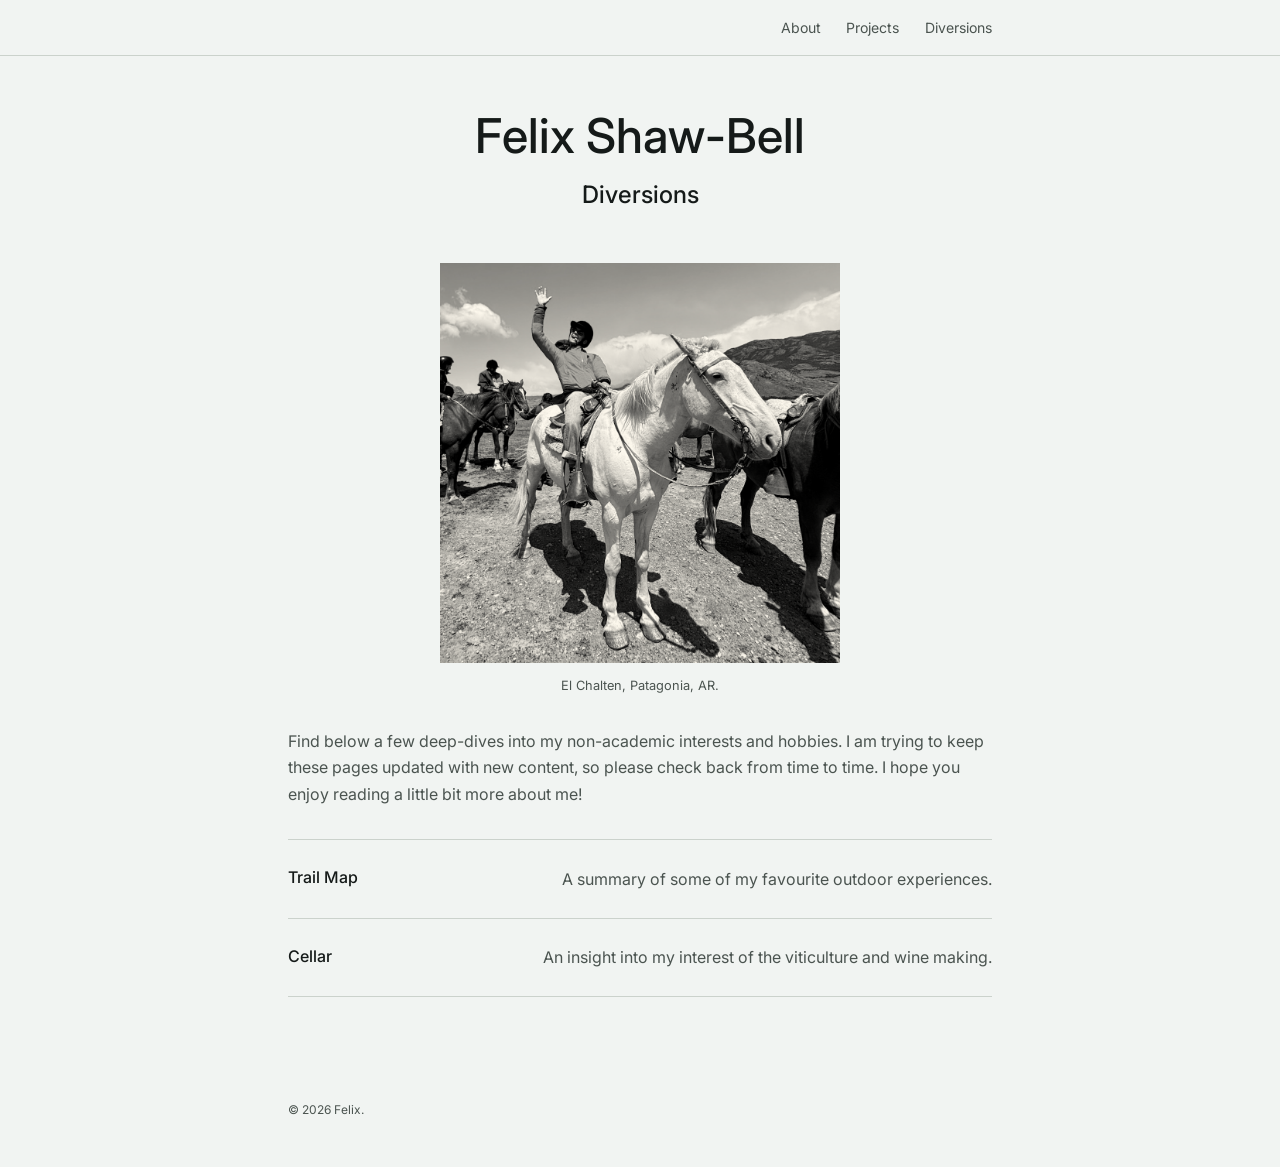
==== diversions.html @ f646ec21 "Seperation of pages." ====
<!DOCTYPE html>
<html lang="en">
  
<head>
<meta charset="UTF-8">
<meta name="viewport" content="width=device-width, initial-scale=1.0">
<title>Felix Shaw-Bell</title>
<link rel="icon" type="image/svg+xml" href="/assets/images/letter_F_logo_ink.svg">
<link rel="preconnect" href="https://fonts.googleapis.com">
<link rel="preconnect" href="https://fonts.gstatic.com" crossorigin>
<link href="https://fonts.googleapis.com/css2?family=Fraunces:opsz,wght@9..144,400;9..144,500;9..144,600&family=Inter:wght@400;500;600&family=JetBrains+Mono:wght@400;500&display=swap" rel="stylesheet">
<link rel="stylesheet" href="/styles.css">
</head>

<body>

<div id="nav-placeholder"></div>

<script>
  fetch('nav.html')
    .then(res => res.text())
    .then(html => {
      document.getElementById('nav-placeholder').innerHTML = html;
    });
</script>

<main id="top">
  <section class="block">
    <div class="wrap">
      <div style="text-align: center;">
        <h1>Felix Shaw-Bell</h1>
        <h2 class="subtitle">Diversions</h2>
      </div>
      <figure class="figure">
        <img src="/assets/images/Patagonia_horse.png" alt="Mount Fitz Roy. Patagonia, Argentina." width="400" height="400">
        <figcaption class="figure-caption">El Chalten, Patagonia, AR.</figcaption>
      </figure>
      <p class="body-text">
        Find below a few deep-dives into my non-academic interests and hobbies. I am trying to keep these pages updated with new content, so please check back from time to time. I hope you enjoy reading a little bit more about me!
      </p>
      <div class="card-grid">
        <a class="card-link" href="/diversions/trails.html">
          <h3>Trail Map</h3>
          <p>A summary of some of my favourite outdoor experiences.</p>
        </a>
        <a class="card-link" href="/diversions/cellar.html">
          <h3>Cellar</h3>
          <p>An insight into my interest of the viticulture and wine making.</p>
        </a>
      </div>
    </div>
  </section>
</main>

<footer>
  <div class="wrap">
    &copy; 2026 Felix.
  </div>
</footer>

</body>
</html>
---- styles.css ----
:root{
--paper: #F1F4F2;
--paper-dim: #E7EBE7;
--ink: #151A19;
--ink-soft: #4B5450;
--teal: #1F6F6F;
--teal-dim: #1F6F6F33;
--amber: #B8863B;
--orange: #f57900;
--line: #CBD2CC;
--max-w: 760px;
--hover-time: 0.3s;
}

* { margin: 0; padding: 0; box-sizing: border-box; scroll-margin-top: 3rem;}

html { scroll-behavior: smooth; }

body{
background: var(--paper);
color: var(--ink);
font-family: 'Inter', sans-serif;
line-height: 1.65;
font-size: 16px;
-webkit-font-smoothing: antialiased;
}

a { 
color: inherit; 
transition: color var(--hover-time) ease, text-shadow var(--hover-time) ease; 
}

a:hover {
color: var(--ink);
text-shadow: 0.25px 0 0 currentColor, -0.25px 0 0 currentColor;
}

.marker:hover {
background: var(--ink); 
}

.wrap{
max-width: var(--max-w);
margin: 0 auto;
padding: 0 1.75rem;
}

h1, h2, h3 { font-family: 'Inter', sans-serif; font-weight: 500; letter-spacing: 0; }

/* ---------- Nav ---------- */
header{
position: fixed; top: 0; left: 0; right: 0; z-index: 10;
background: rgba(241,244,242,0.88);
backdrop-filter: blur(6px);
border-bottom: 1px solid var(--line);
}
header .wrap{
display: flex; 
align-items: center; 
justify-content: space-between;
padding-top: 0.9rem; padding-bottom: 0.9rem;
}
header .wrap > a {
display: flex;
align-items: center;
}
nav ul{ list-style: none; display: flex; gap: 1.6rem; }
nav a{
font-size: 0.88rem; text-decoration: none; color: var(--ink-soft);
}

/* ---------- Sections ---------- */
section.block{
padding: 4rem 0 4rem;
border-top: 0px;
}

section.block h1{
font-size: clamp(2.1rem, 5vw, 3rem);
max-width: var(--max-w);
padding-top: 2rem;
}
section.block h2{
font-size: 1.5rem;
color: var(--ink);
margin: 3rem 0 0;
}
section.block .subtitle {
  color: var(--ink);
  margin-top: 0;
}
section.block h3{
  color: var(--ink);
  font-size: 1rem; 
  margin-top: 0; 
  margin-bottom: 0.2rem; 
}
section.block .body-text{
color: var(--ink-soft);
max-width: var(--max-w);
margin: 2rem 0 0;
}
section.block .body-text + .body-text{ margin-top: 1rem; }

section.block > .wrap:first-of-type > h2:first-child {
margin-top: 0;
}

.t-row{
display: grid;
grid-template-columns: 7rem 1fr;
gap: 1.2rem;
padding: 2rem 0 2rem;
border-bottom: 1px solid var(--line);
}
.t-row:last-child{ 
border-bottom: none; 
padding-bottom: 0;
}
.t-row .when{
font-family: 'Inter', sans-serif;
font-size: 0.8rem;
color: var(--ink-soft);
padding-top: 0.15rem;
}
.t-row .what{ padding-top: 0.15rem; }
.t-row .what h3{ 
  font-size: 1rem; 
  margin-top: 0; 
  margin-bottom: 0.2rem; 
}
.t-row .what p{ font-size: 1rem; color: var(--ink-soft); }


/* ---------- Wine Notes ---------- */
.wine-note {
max-width: var(--max-w);
margin: 0 0 0;
padding: 2rem 0 2rem;
border-bottom: 1px solid var(--line);
}
.wine-note:last-child{ 
border-bottom: none; 
padding-bottom: 0;
}
.wine-note .wine-note__header h3{ font-size: 1rem; margin: 0 0 0 ; }

.wine-note__title-row {
display: flex;
justify-content: flex-start;
margin: 0;
padding: 0;
border-bottom: none;
z-index: 0;
}
.wine-note__name {
font-size: 1rem;
color: var(--ink);
margin: 0;
}
.wine-note__meta {
display: flex;
flex-wrap: wrap;
justify-content: space-between;
margin-top: 0.4rem;
font-size: 0.8rem;
color: var(--ink-soft);
}

.wine-note__vineyard {
font-weight: 500;
color: var(--ink);
}
.wine-note__body {
margin-top: 0.4rem;
color: var(--ink-soft);
line-height: 1.65;
}

/* ---------- Figures ---------- */
figure {
margin: 3rem 0rem 0rem;
text-align: center;
}
section.block > .wrap figure:first-child {
margin-top: 0;
}

figure img {
display: block;
margin: 0 auto;
max-width: 100%;
height: auto;
}
.figure-caption {
margin-top: 0.75rem;
font-family: 'Inter', sans-serif;
font-size: 0.8rem;
color: var(--ink-soft);
text-align: center;
}

.image-hover {
position: relative;
display: inline-block;
max-width: 100%;
width: 2rem;
}

.image-hover__base,
.image-hover__overlay {
display: block;
width: 100%;
height: auto;
}

.image-hover__overlay {
position: absolute;
top: 0;
left: 0;
opacity: 0;
transition: opacity var(--hover-time) ease;
}

.image-hover:hover .image-hover__overlay {
opacity: 1;
}

.marked-image {
position: relative;
display: inline-block;
max-width: 100%;
}
.marked-image img {
display: block;
width: 100%;
height: auto;
}
.marker {
position: absolute;
transform: translate(-50%, -50%); /* centers marker on the coordinate */
width: 0.85rem;
height: 0.85rem;
display: flex;
align-items: center;
justify-content: center;
background: var(--ink-soft);
color: var(--paper);
font-family: 'Inter', sans-serif;
font-size: 0.8rem;
font-weight: 600;
border-radius: 50%;
box-shadow: 0 0 0 2px var(--paper);
text-decoration: none;
cursor: pointer;
transition: background var(--hover-time) ease;
}

.marker:hover {
background: var(--paper); 
color: var(--ink-soft);
box-shadow: 0 0 0 2px var(--ink-soft)
}

.hike-entry {
max-width: var(--max-w);
margin: 0 0 0;
padding: 2rem 0 2rem;
border-bottom: 1px solid var(--line);
}
.hike-entry:last-child{ 
border-bottom: none; 
padding-bottom: 0;
}

.marker--inline {
position: static;      
transform: translate(0%, -5%);
margin-right: 0.5rem;
flex-shrink: 0;
cursor: auto;
}
.marker--inline:hover {
background: var(--ink-soft); 
color: var(--paper);
box-shadow: 0 0 0 2px var(--paper) 

}
.hike-entry__title-row {
display: flex;
align-items: center;
margin: 0;
padding: 0;
border-bottom: none;
z-index: 0;
}
.hike-entry .hike-entry__title-row h3{ font-size: 1rem; margin: 0 0 0 0;}

.hike-entry__name {
font-size: 1rem;
color: var(--ink);
margin: 0;
}

.hike-entry__location {
font-size: 0.8rem;
color: var(--ink-soft);
margin-top: 0.4rem;
}

.hike-entry__body {
margin-top: 0.4rem;
color: var(--ink-soft);
line-height: 1.65;
}

/* ---------- Contact ---------- */
.contact-row{
margin-top: 1.4rem;
display: flex;
flex-wrap: wrap;
gap: 1.8rem;
justify-content: center
}
.contact-row a{
text-decoration: none;
border-bottom: 1px solid var(--ink);
}

/* ---------- Cards ---------- */
.card-grid {
  display: flex;
  flex-direction: column;
  grid-template-columns: repeat(auto-fit, minmax(220px, 1fr));
  margin-top: 2rem;
}
.card-link {
  padding: 1.5rem 0 1.5rem;
  border: none;
  border-top: 1px solid var(--line);
  border-radius: 0;
  background: none;
  display: flex;
  gap: 1rem;
  color: var(--ink-soft);
  justify-content: space-between;
  align-items: center;
  text-decoration: none;
  transition: transform var(--hover-time) ease, border-color var(--hover-time) ease, background-color var(--hover-time) ease, color var(--hover-time) ease;
}

.card-link:last-child {
  border-bottom: 1px solid var(--line);
}
.card-link:hover {
  background: var(--paper-dim);
  color: var(--ink);
}

footer{
padding: 2.4rem 0 3rem;
color: var(--ink-soft);
font-size: 0.75rem;
}
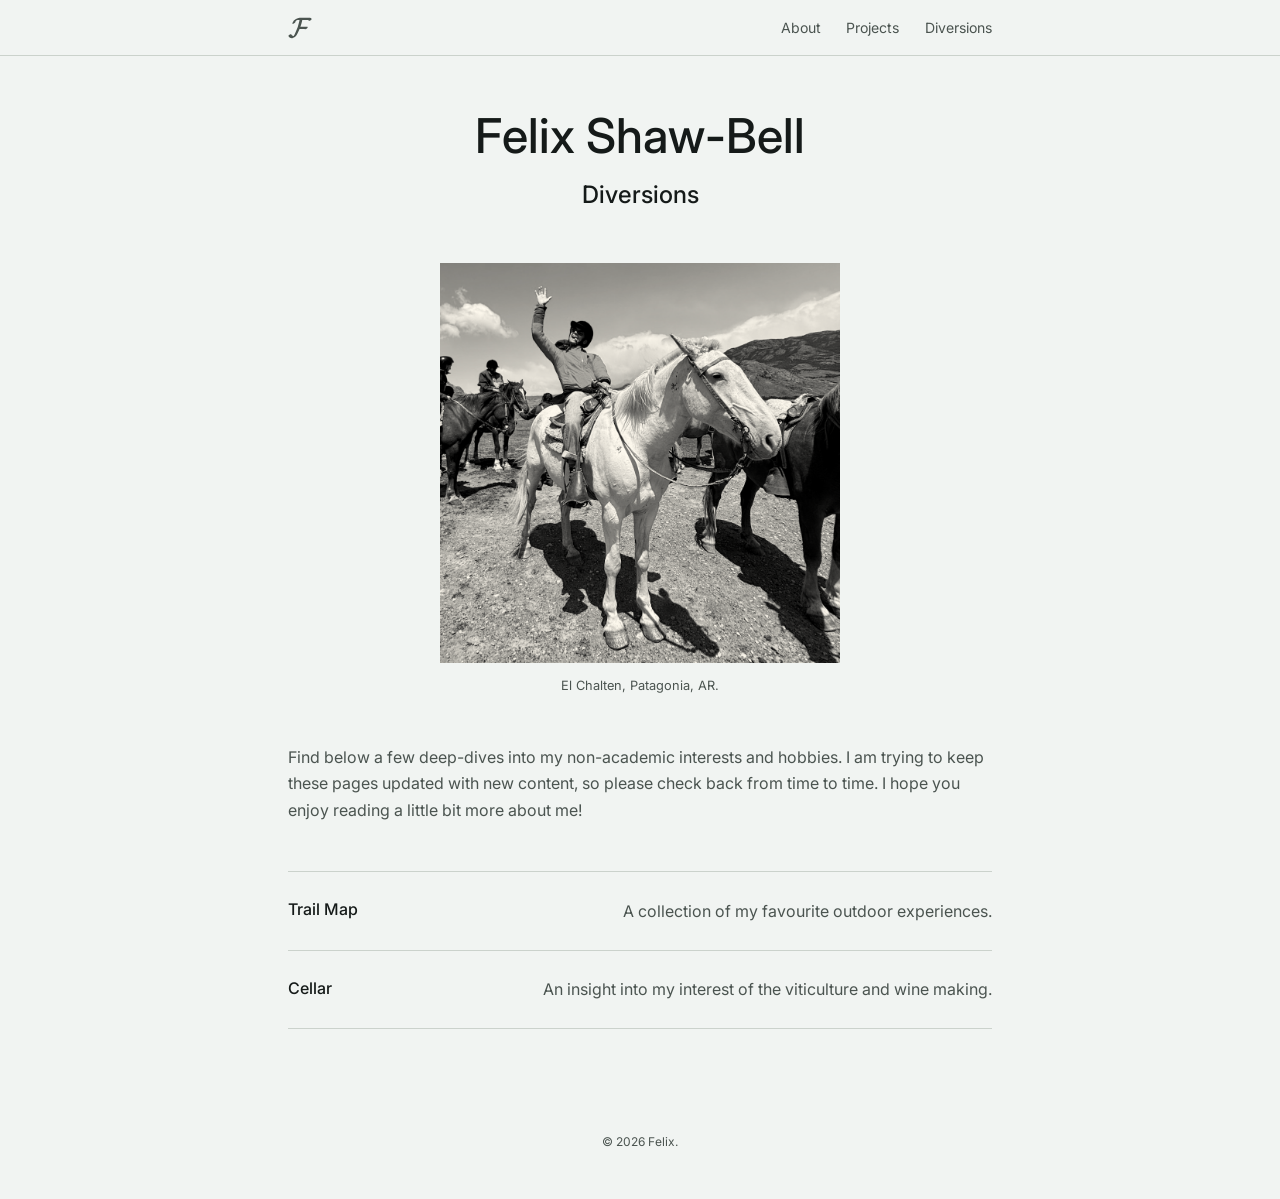
==== commit 7daf7242: "Added thesis files." ====
--- a/diversions.html
+++ b/diversions.html
@@ -41,7 +41,7 @@
       <div class="card-grid">
         <a class="card-link" href="/diversions/trails.html">
           <h3>Trail Map</h3>
-          <p>A summary of some of my favourite outdoor experiences.</p>
+          <p>A collection of my favourite outdoor experiences.</p>
         </a>
         <a class="card-link" href="/diversions/cellar.html">
           <h3>Cellar</h3>
@@ -52,11 +52,15 @@
   </section>
 </main>
 
-<footer>
-  <div class="wrap">
-    &copy; 2026 Felix.
-  </div>
-</footer>
+<div id="footer-placeholder"></div>
+
+<script>
+  fetch('/footer.html')
+    .then(res => res.text())
+    .then(html => {
+      document.getElementById('footer-placeholder').innerHTML = html;
+    });
+</script>
 
 </body>
 </html>
--- a/styles.css
+++ b/styles.css
@@ -180,7 +180,7 @@
 
 /* ---------- Figures ---------- */
 figure {
-margin: 3rem 0rem 0rem;
+margin: 3rem 0rem 3rem;
 text-align: center;
 }
 section.block > .wrap figure:first-child {
@@ -205,7 +205,7 @@
 position: relative;
 display: inline-block;
 max-width: 100%;
-width: 2rem;
+width: 1.5rem;
 }
 
 .image-hover__base,
@@ -333,7 +333,7 @@
   display: flex;
   flex-direction: column;
   grid-template-columns: repeat(auto-fit, minmax(220px, 1fr));
-  margin-top: 2rem;
+  margin-top: 3rem;
 }
 .card-link {
   padding: 1.5rem 0 1.5rem;
@@ -359,7 +359,10 @@
 }
 
 footer{
-padding: 2.4rem 0 3rem;
-color: var(--ink-soft);
-font-size: 0.75rem;
-}
+  padding: 2.4rem 0 3rem;
+  color: var(--ink-soft);
+  font-size: 0.75rem;
+  display: flex;
+  flex-wrap: wrap;
+  justify-content: space-between;
+}
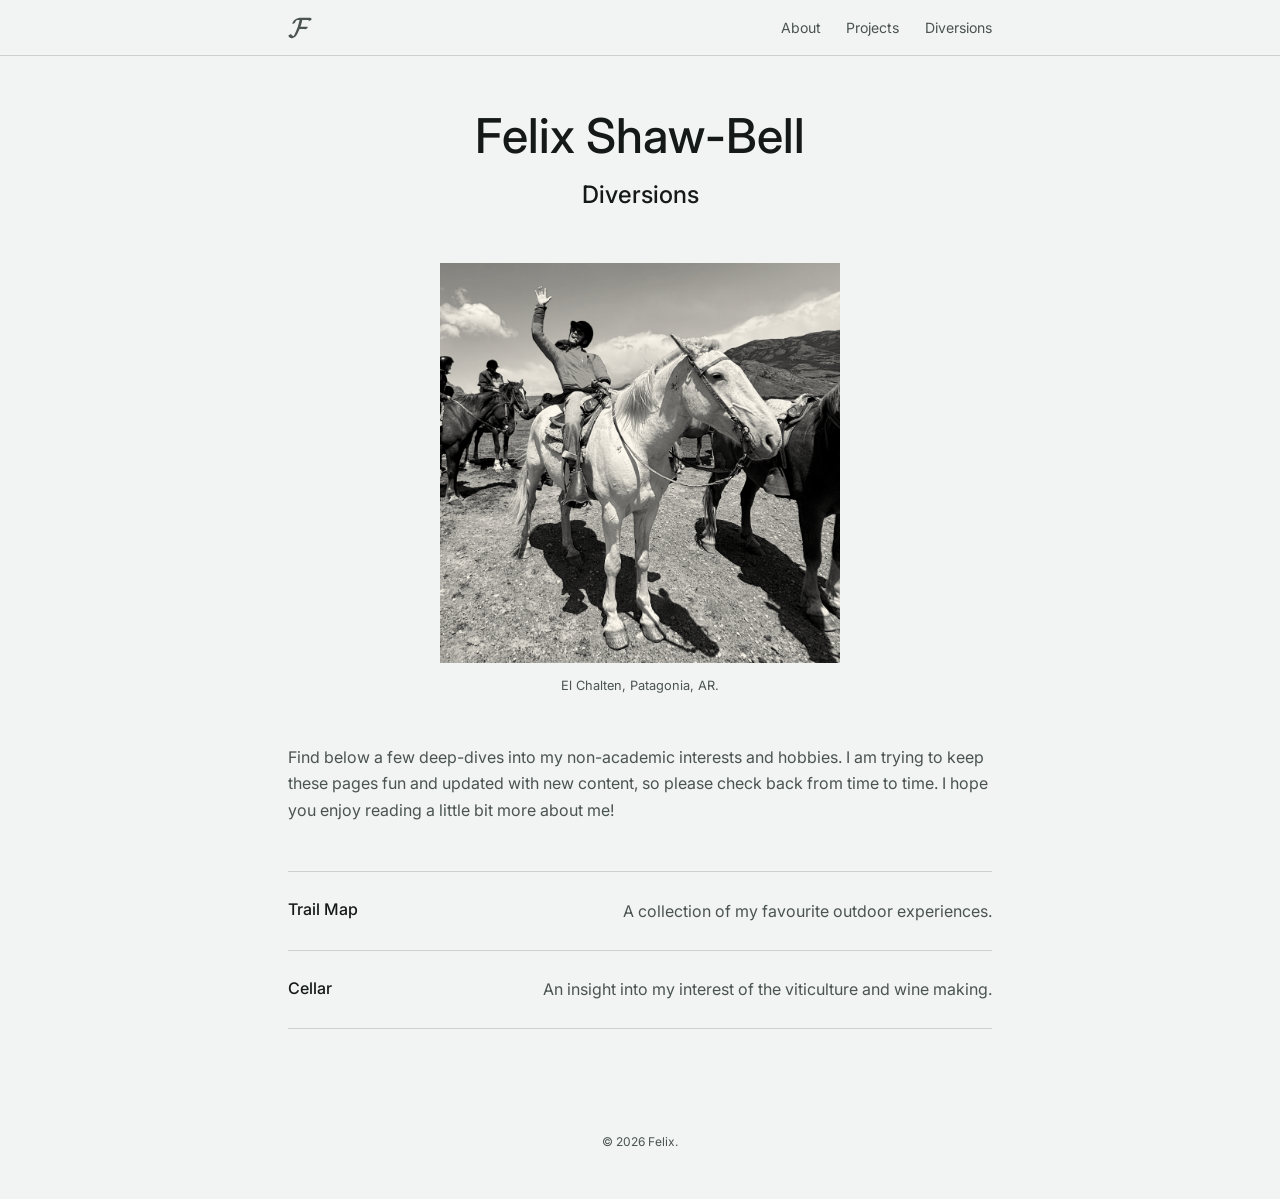
==== commit 01ac8be1: "Fixes following addition of thesis files." ====
--- a/diversions.html
+++ b/diversions.html
@@ -2,14 +2,14 @@
 <html lang="en">
   
 <head>
-<meta charset="UTF-8">
-<meta name="viewport" content="width=device-width, initial-scale=1.0">
-<title>Felix Shaw-Bell</title>
-<link rel="icon" type="image/svg+xml" href="/assets/images/letter_F_logo_ink.svg">
-<link rel="preconnect" href="https://fonts.googleapis.com">
-<link rel="preconnect" href="https://fonts.gstatic.com" crossorigin>
-<link href="https://fonts.googleapis.com/css2?family=Fraunces:opsz,wght@9..144,400;9..144,500;9..144,600&family=Inter:wght@400;500;600&family=JetBrains+Mono:wght@400;500&display=swap" rel="stylesheet">
-<link rel="stylesheet" href="/styles.css">
+  <meta charset="UTF-8">
+  <meta name="viewport" content="width=device-width, initial-scale=1.0">
+  <title>Felix Shaw-Bell</title>
+  <link rel="icon" type="image/svg+xml" href="/assets/images/letter_F_logo_ink.svg">
+  <link rel="preconnect" href="https://fonts.googleapis.com">
+  <link rel="preconnect" href="https://fonts.gstatic.com" crossorigin>
+  <link href="https://fonts.googleapis.com/css2?family=Fraunces:opsz,wght@9..144,400;9..144,500;9..144,600&family=Inter:wght@400;500;600&family=JetBrains+Mono:wght@400;500&display=swap" rel="stylesheet">
+  <link rel="stylesheet" href="/styles.css">
 </head>
 
 <body>
@@ -36,7 +36,7 @@
         <figcaption class="figure-caption">El Chalten, Patagonia, AR.</figcaption>
       </figure>
       <p class="body-text">
-        Find below a few deep-dives into my non-academic interests and hobbies. I am trying to keep these pages updated with new content, so please check back from time to time. I hope you enjoy reading a little bit more about me!
+        Find below a few deep-dives into my non-academic interests and hobbies. I am trying to keep these pages fun and updated with new content, so please check back from time to time. I hope you enjoy reading a little bit more about me!
       </p>
       <div class="card-grid">
         <a class="card-link" href="/diversions/trails.html">
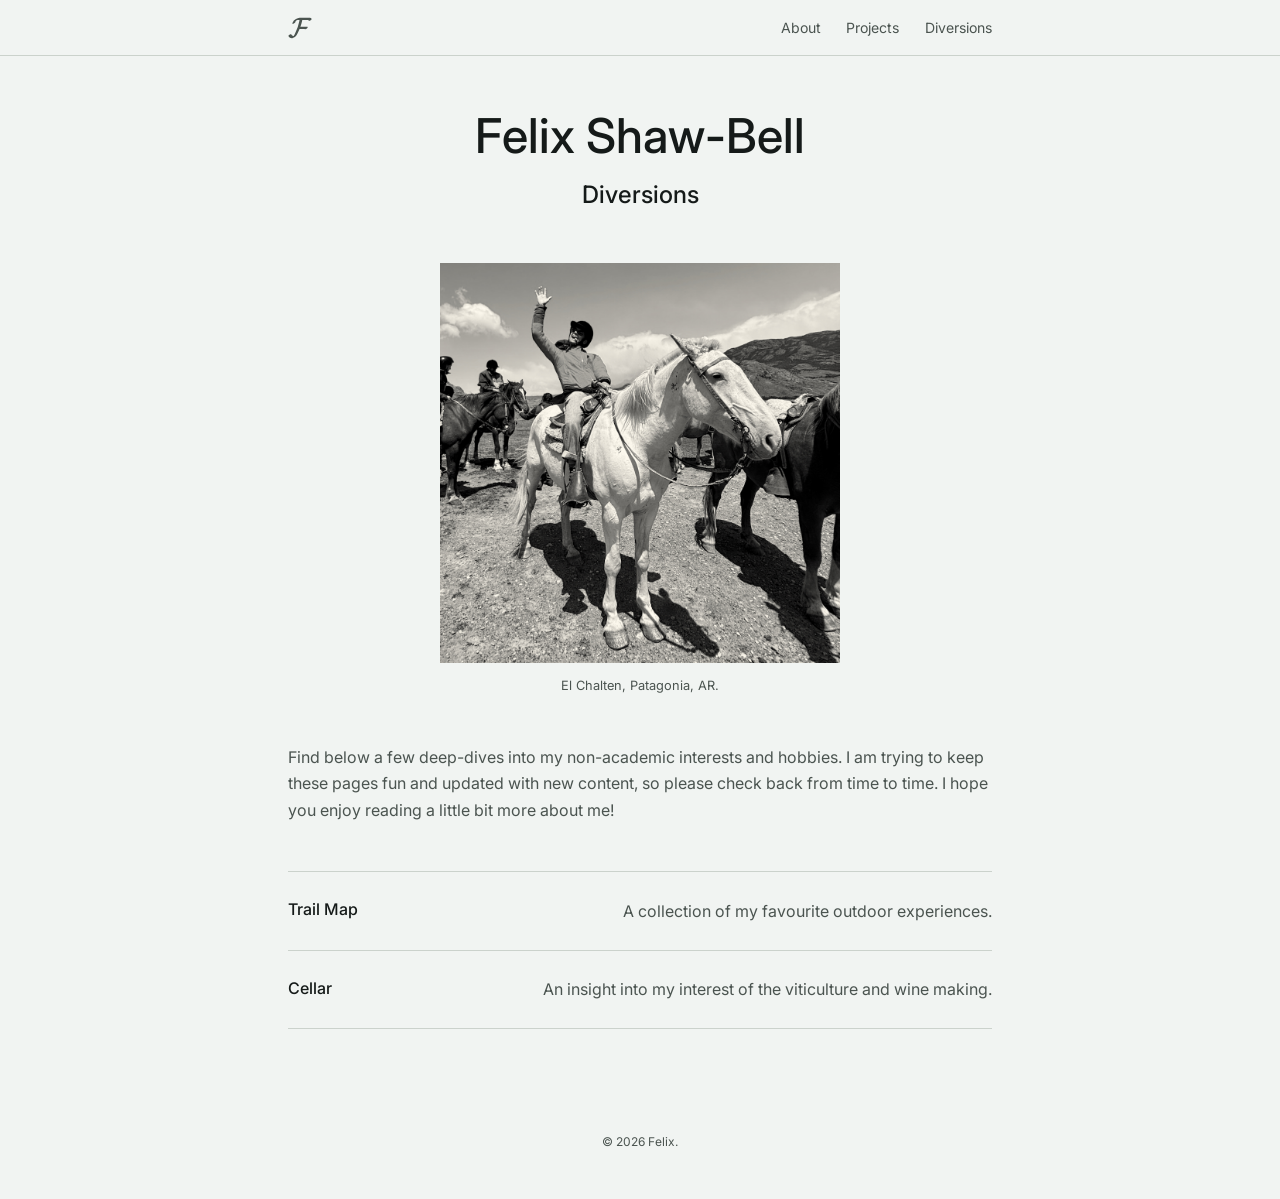
==== commit 2b0f6d26: "Changed images to JPEG." ====
--- a/diversions.html
+++ b/diversions.html
@@ -32,7 +32,7 @@
         <h2 class="subtitle">Diversions</h2>
       </div>
       <figure class="figure">
-        <img src="/assets/images/Patagonia_horse.png" alt="Mount Fitz Roy. Patagonia, Argentina." width="400" height="400">
+        <img src="/assets/images/Patagonia_horse.jpg" alt="Mount Fitz Roy. Patagonia, Argentina." width="400" height="400">
         <figcaption class="figure-caption">El Chalten, Patagonia, AR.</figcaption>
       </figure>
       <p class="body-text">
